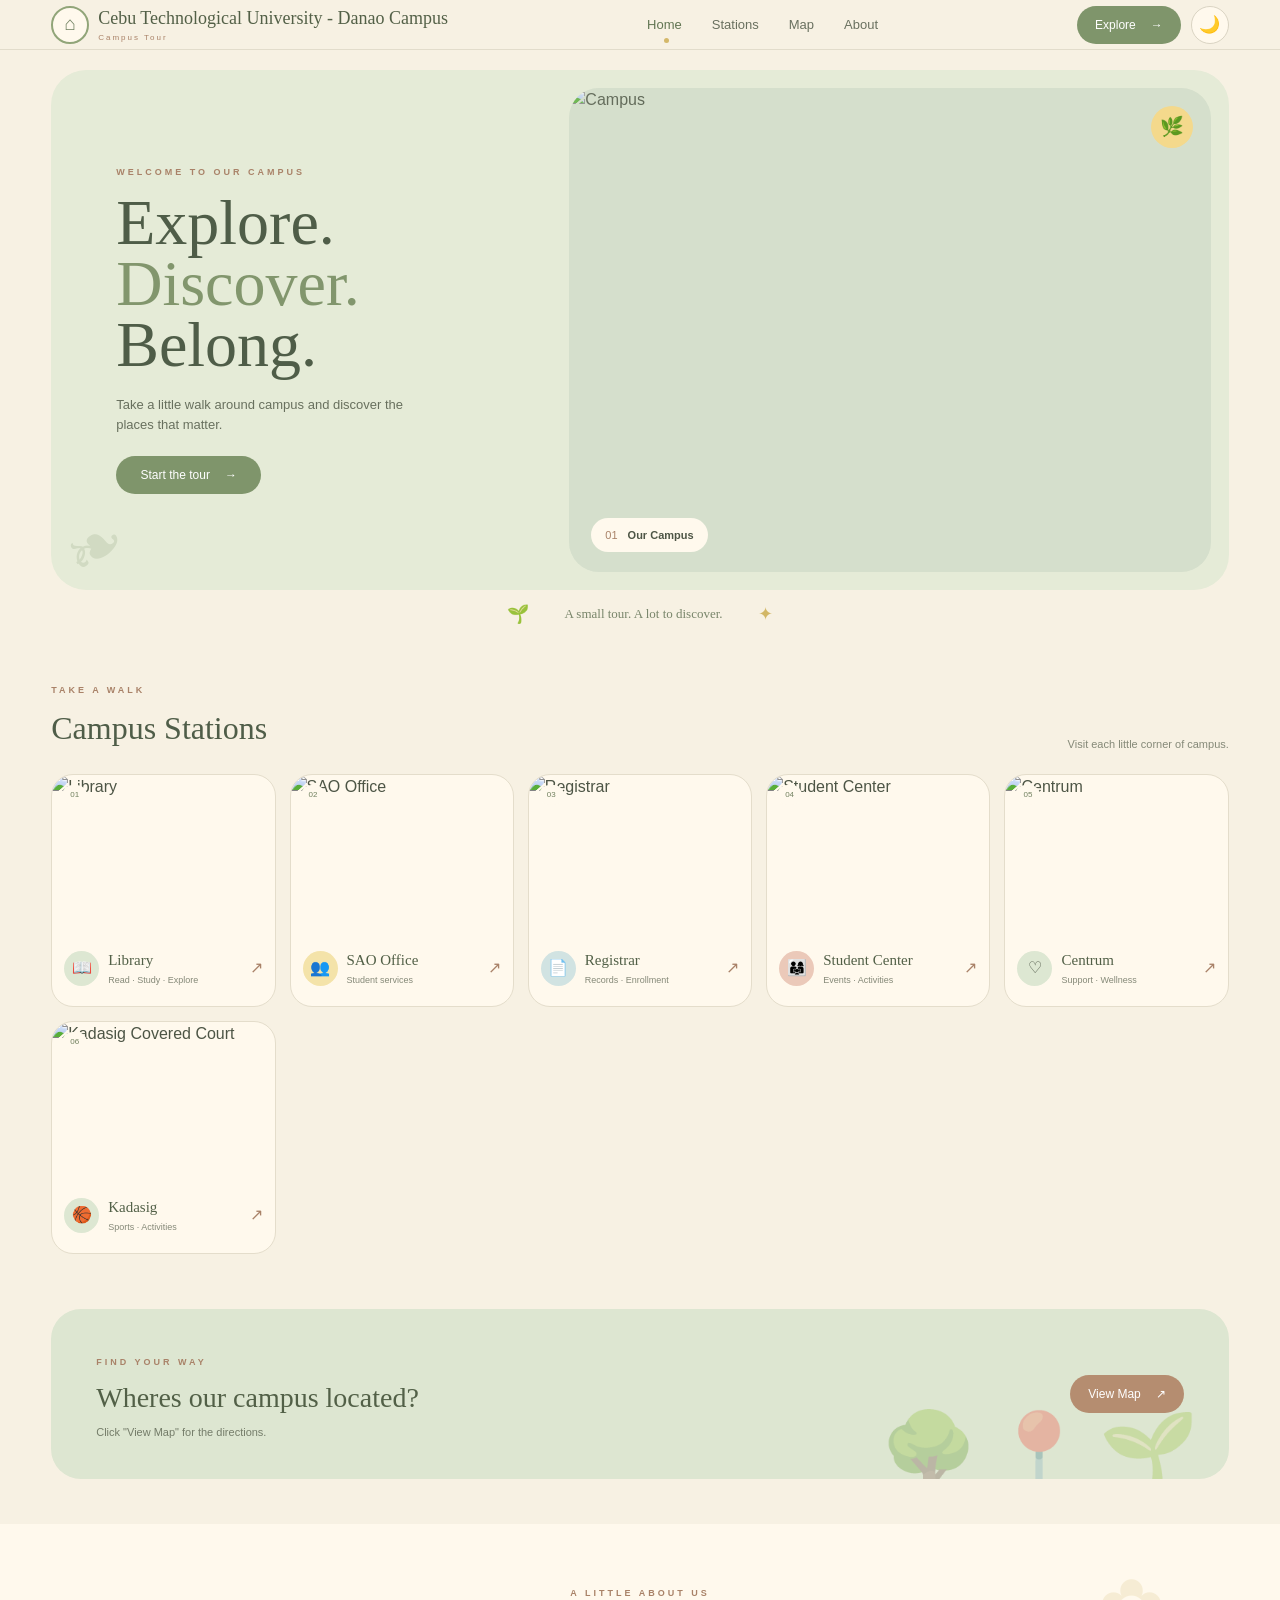
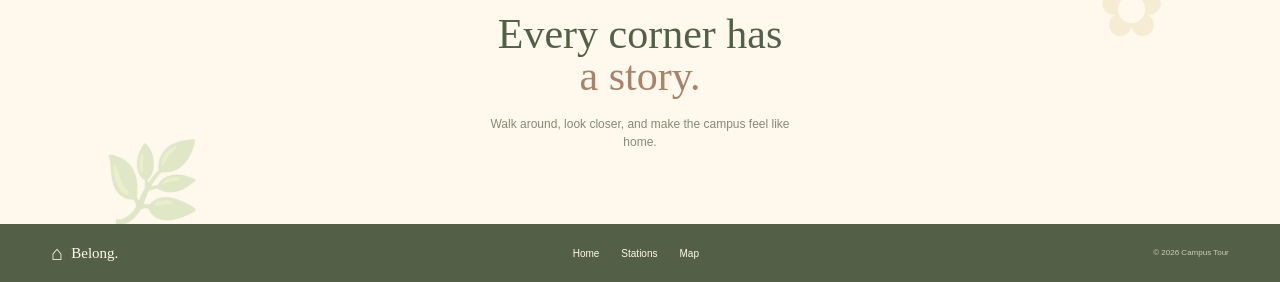
==== index.html @ 5ce09392 "Add files via upload" ====
<!DOCTYPE html>
<html lang="en">
<head>
<meta charset="UTF-8">
<meta name="viewport" content="width=device-width, initial-scale=1.0">
<title>Campus Tour</title>

<link rel="stylesheet" href="style.css">

<link rel="preconnect" href="https://fonts.googleapis.com">
<link rel="preconnect" href="https://fonts.gstatic.com" crossorigin>
<link href="https://fonts.googleapis.com/css2?family=Caveat:wght@400;500;600;700&family=Cormorant+Garamond:wght@400;500;600;700&family=Nunito:wght@400;500;600;700&display=swap" rel="stylesheet">
</head>

<body>

<header>
<nav class="navbar">

<a href="index.html" class="logo">
<span class="logo-icon">⌂</span>
<div>
<h2>Cebu Technological University - Danao Campus</h2>
<small>Campus Tour</small>
</div>
</a>

<div class="nav-links">
<a href="#home" class="active">Home</a>
<a href="#stations">Stations</a>
<a href="#map">Map</a>
<a href="#about">About</a>
</div>

<div class="nav-right">
<a href="#stations" class="tour-btn">Explore <span>→</span></a>
<button id="darkModeBtn" class="dark-mode-btn">🌙</button>
</div>

</nav>
</header>

<main>

<section class="hero" id="home">

<div class="hero-decor leaf-one">❧</div>

<div class="hero-content">

<span class="eyebrow">WELCOME TO OUR CAMPUS</span>

<h1>
Explore.<br>
<em>Discover.</em><br>
Belong.
</h1>

<p>Take a little walk around campus and discover the places that matter.</p>

<a href="#stations" class="main-btn">
Start the tour <span>→</span>
</a>

</div>

<div class="hero-visual">

<div class="hero-sticker">🌿</div>

<img src="images/campus.gif" alt="Campus">

<div class="hero-caption">
<span>01</span>
<strong>Our Campus</strong>
</div>

</div>

</section>

<section class="welcome-strip">

<div>🌱</div>
<p>A small tour. A lot to discover.</p>
<div>✦</div>

</section>

<section class="stations" id="stations">

<div class="section-heading">

<div>
<span class="eyebrow">TAKE A WALK</span>
<h2>Campus Stations</h2>
</div>

<p>Visit each little corner of campus.</p>

</div>

<div class="station-container">

<!-- 01 LIBRARY -->

<a href="library.html" class="station-card card-green">

<div class="station-number">01</div>

<div class="station-image">
<img src="images/library.JPG" alt="Library">
</div>

<div class="station-info">

<span class="station-icon">📖</span>

<div>
<h3>Library</h3>
<p>Read · Study · Explore</p>
</div>

<span class="arrow">↗</span>

</div>

</a>

<!-- 02 SAO -->

<a href="sao.html" class="station-card card-yellow">

<div class="station-number">02</div>

<div class="station-image">
<img src="images/sao.JPG" alt="SAO Office">
</div>

<div class="station-info">

<span class="station-icon">👥</span>

<div>
<h3>SAO Office</h3>
<p>Student services</p>
</div>

<span class="arrow">↗</span>

</div>

</a>

<!-- 03 REGISTRAR -->

<a href="registrar.html" class="station-card card-blue">

<div class="station-number">03</div>

<div class="station-image">
<img src="images/registrar.JPG" alt="Registrar">
</div>

<div class="station-info">

<span class="station-icon">📄</span>

<div>
<h3>Registrar</h3>
<p>Records · Enrollment</p>
</div>

<span class="arrow">↗</span>

</div>

</a>

<!-- 04 STUDENT CENTER -->

<a href="student-center.html" class="station-card card-coral">

<div class="station-number">04</div>

<div class="station-image">
<img src="images/student-center.jpg" alt="Student Center">
</div>

<div class="station-info">

<span class="station-icon">👨‍👩‍👧</span>

<div>
<h3>Student Center</h3>
<p>Events · Activities</p>
</div>

<span class="arrow">↗</span>

</div>

</a>

<!-- 05 CENTRUM -->

<a href="centrum.html" class="station-card card-sage">

<div class="station-number">05</div>

<div class="station-image">
<img src="images/centrum.GIF" alt="Centrum">
</div>

<div class="station-info">

<span class="station-icon">♡</span>

<div>
<h3>Centrum</h3>
<p>Support · Wellness</p>
</div>

<span class="arrow">↗</span>

</div>

</a>

<!-- 06 KADASIG -->

<a href="kadasig.html" class="station-card card-green">

<div class="station-number">06</div>

<div class="station-image">
<img src="images/kadasig2.gif" alt="Kadasig Covered Court">
</div>

<div class="station-info">

<span class="station-icon">🏀</span>

<div>
<h3>Kadasig</h3>
<p>Sports · Activities</p>
</div>

<span class="arrow">↗</span>

</div>

</a>

</div>

</section>

<section class="map-banner" id="map">

<div class="map-art">
<span>🌳</span>
<span>📍</span>
<span>🌱</span>
</div>

<div class="map-copy">

<span class="eyebrow">FIND YOUR WAY</span>

<h2>Wheres our campus located?</h2>

<p>Click "View Map" for the directions.</p>

</div>

<a href="https://maps.app.goo.gl/kbyRerkaSUZrZ9C77" class="map-btn" target="_blank" rel="noopener noreferrer">
  View Map <span>↗</span>
</a>

</section>

<section class="about-section" id="about">

<div class="about-art">🌿</div>

<span class="eyebrow">A LITTLE ABOUT US</span>

<h2>
Every corner has<br>
<em>a story.</em>
</h2>

<p>
Walk around, look closer, and make the campus feel like home.
</p>

<div class="about-flower">✿</div>

</section>

</main>

<footer>

<div class="footer-logo">
<span>⌂</span>
<strong>Belong.</strong>
</div>

<div class="footer-links">
<a href="#home">Home</a>
<a href="#stations">Stations</a>
<a href="#map">Map</a>
</div>

<p>© 2026 Campus Tour</p>

</footer>

<script src="script.js"></script>

</body>
</html>
---- style.css ----
* {
margin:0;
padding:0;
box-sizing:border-box;
}

html {
scroll-behavior:smooth;
}

body {
font-family:"Trebuchet MS",Arial,sans-serif;
background:#F7F1E3;
color:#4D5545;
line-height:1.5;
transition:.3s;
}

a {
text-decoration:none;
color:inherit;
}

img {
width:100%;
display:block;
}

button {
font-family:inherit;
}

header {
height:50px;
background:#F7F1E3;
border-bottom:1px solid #E2DCCB;
position:relative;
z-index:20;
}

.navbar {
width:92%;
max-width:1380px;
height:100%;
margin:auto;
display:flex;
align-items:center;
justify-content:space-between;
gap:20px;
}

.logo {
display:flex;
align-items:center;
gap:9px;
}

.logo-icon {
width:38px;
height:38px;
border:2px solid #91A579;
border-radius:50%;
display:flex;
align-items:center;
justify-content:center;
font-size:19px;
color:#6F8060;
background:#FFF9ED;
}

.logo h2 {
font-family:Georgia,serif;
font-size:18px;
font-weight:normal;
color:#536047;
}

.logo small {
display:block;
font-size:8px;
letter-spacing:2px;
color:#A98268;
}

.nav-links {
display:flex;
gap:30px;
}

.nav-links a {
font-size:13px;
color:#69705F;
position:relative;
transition:.25s;
}

.nav-links a:hover {
color:#81956D;
}

.nav-links a.active {
color:#617552;
}

.nav-links a.active:after {
content:"";
position:absolute;
width:5px;
height:5px;
background:#D4B86A;
border-radius:50%;
bottom:-9px;
left:50%;
}

.nav-right {
display:flex;
align-items:center;
gap:10px;
}

.tour-btn,
.main-btn,
.map-btn {
background:#7F956B;
color:white;
border-radius:30px;
padding:10px 18px;
font-size:12px;
display:inline-flex;
align-items:center;
justify-content:center;
gap:15px;
transition:.25s;
}

.tour-btn:hover,
.main-btn:hover,
.map-btn:hover {
background:#B58D70;
transform:translateY(-2px);
}

.dark-mode-btn {
width:38px;
height:38px;
border:1px solid #DAD4C3;
border-radius:50%;
background:#FFF9ED;
cursor:pointer;
font-size:17px;
}

.hero {
width:92%;
max-width:1380px;
height:520px;
margin:20px auto 0;
display:grid;
grid-template-columns:44% 56%;
position:relative;
overflow:hidden;
border-radius:35px;
background:#E5EBD7;
}

.hero-content {
padding:55px 30px 55px 65px;
display:flex;
flex-direction:column;
justify-content:center;
position:relative;
z-index:3;
}

.eyebrow {
font-size:9px;
letter-spacing:3px;
color:#A98268;
font-weight:bold;
}

.hero h1 {
font-family:Georgia,serif;
font-size:clamp(48px,5vw,72px);
font-weight:normal;
line-height:.95;
color:#4F5D48;
margin:14px 0 20px;
}

.hero h1 em {
color:#82966D;
font-style:normal;
}

.hero-content p {
font-size:13px;
max-width:310px;
color:#68705E;
margin-bottom:22px;
}

.main-btn {
width:145px;
}

.hero-visual {
position:relative;
overflow:hidden;
margin:18px 18px 18px 0;
border-radius:30px;
background:#D5DFCC;
}

.hero-visual img {
height:100%;
object-fit:cover;
}

.hero-visual:after {
content:"";
position:absolute;
inset:0;
background:linear-gradient(90deg,rgba(213,223,204,.2),transparent 45%);
}

.hero-caption {
position:absolute;
z-index:3;
left:22px;
bottom:20px;
background:#FFF9ED;
padding:9px 14px;
border-radius:20px;
display:flex;
gap:10px;
align-items:center;
font-size:11px;
}

.hero-caption span {
color:#A98268;
}

.hero-sticker {
position:absolute;
z-index:4;
right:18px;
top:18px;
width:42px;
height:42px;
border-radius:50%;
background:#F4D98C;
display:flex;
align-items:center;
justify-content:center;
font-size:19px;
}

.hero-decor {
position:absolute;
font-size:70px;
color:#81956D;
opacity:.2;
z-index:1;
}

.leaf-one {
left:15px;
bottom:-10px;
transform:rotate(-30deg);
}

.leaf-two {
right:43%;
top:15px;
transform:rotate(50deg);
}

.hero-cloud {
position:absolute;
font-size:70px;
color:white;
opacity:.45;
z-index:1;
}

.cloud-one {
right:48%;
top:35px;
}

.cloud-two {
right:5%;
bottom:15px;
}

.welcome-strip {
height:48px;
display:flex;
align-items:center;
justify-content:center;
gap:35px;
font-family:Georgia,serif;
font-size:13px;
color:#78856A;
}

.welcome-strip div {
color:#D2B766;
font-size:18px;
}

.stations {
padding:38px 4% 45px;
max-width:1450px;
margin:auto;
}

.section-heading {
display:flex;
justify-content:space-between;
align-items:end;
margin-bottom:22px;
}

.section-heading h2 {
font-family:Georgia,serif;
font-size:32px;
font-weight:normal;
color:#4F5D48;
margin-top:4px;
}

.section-heading > p {
font-size:11px;
color:#858978;
}

.station-container {
display:grid;
grid-template-columns:repeat(5,1fr);
gap:14px;
}

.station-card {
position:relative;
background:#FFF9ED;
border-radius:22px;
overflow:hidden;
border:1px solid #E4DDCB;
transition:.3s;
}

.station-card:hover {
transform:translateY(-5px);
box-shadow:0 12px 25px rgba(86,92,70,.12);
}

.station-number {
position:absolute;
top:10px;
left:10px;
z-index:3;
background:#FFF9ED;
border-radius:15px;
padding:4px 8px;
font-size:8px;
color:#71805F;
}

.station-image {
height:155px;
overflow:hidden;
}

.station-image img {
height:100%;
object-fit:cover;
transition:.4s;
}

.station-card:hover .station-image img {
transform:scale(1.05);
}

.station-info {
min-height:76px;
padding:11px 12px;
display:flex;
align-items:center;
gap:9px;
}

.station-icon {
width:35px;
height:35px;
flex-shrink:0;
border-radius:50%;
display:flex;
align-items:center;
justify-content:center;
background:#DDE7D2;
font-size:16px;
}

.card-yellow .station-icon {
background:#F4E3A9;
}

.card-blue .station-icon {
background:#D1E3E2;
}

.card-coral .station-icon {
background:#EBC9B9;
}

.station-info h3 {
font-family:Georgia,serif;
font-size:15px;
font-weight:normal;
color:#526047;
}

.station-info p {
font-size:9px;
color:#858978;
margin-top:2px;
}

.arrow {
margin-left:auto;
font-size:16px;
color:#A98268;
}

.map-banner {
width:92%;
max-width:1380px;
height:170px;
margin:10px auto 45px;
border-radius:30px;
background:#DDE6D1;
display:flex;
align-items:center;
padding:25px 45px;
position:relative;
overflow:hidden;
}

.map-art {
position:absolute;
right:30px;
bottom:-35px;
font-size:80px;
opacity:.3;
display:flex;
gap:10px;
}

.map-copy {
position:relative;
z-index:2;
}

.map-copy h2 {
font-family:Georgia,serif;
font-weight:normal;
font-size:28px;
color:#526047;
margin:5px 0;
}

.map-copy p {
font-size:11px;
color:#747C69;
}

.map-btn {
margin-left:auto;
position:relative;
z-index:3;
background:#B58D70;
}

.about-section {
min-height:300px;
background:#FFF9ED;
position:relative;
text-align:center;
padding:55px 20px;
overflow:hidden;
}

.about-section h2 {
font-family:Georgia,serif;
font-size:42px;
font-weight:normal;
line-height:1;
color:#526047;
margin:10px 0 18px;
}

.about-section h2 em {
color:#A98268;
font-style:normal;
}

.about-section > p {
max-width:330px;
margin:auto;
font-size:12px;
color:#858978;
}

.about-art,
.about-flower {
position:absolute;
font-size:80px;
color:#9BAD82;
opacity:.18;
}

.about-art {
left:8%;
bottom:-20px;
}

.about-flower {
right:9%;
top:25px;
color:#D3B766;
}

footer {
height:58px;
padding:0 4%;
background:#536047;
color:#FFF9ED;
display:flex;
align-items:center;
justify-content:space-between;
}

.footer-logo {
display:flex;
align-items:center;
gap:8px;
}

.footer-logo span {
font-size:20px;
}

.footer-logo strong {
font-family:Georgia,serif;
font-weight:normal;
font-size:15px;
}

.footer-links {
display:flex;
gap:22px;
font-size:10px;
}

.footer-links a:hover {
color:#F0D78D;
}

footer > p {
font-size:8px;
opacity:.7;
}

body.dark-mode {
background:#2B211C;
color:#F5E9D8;
}

body.dark-mode header {
background:#2B211C;
border-color:#4A382D;
}

body.dark-mode .logo-icon,
body.dark-mode .dark-mode-btn {
background:#3A2B23;
border-color:#60483A;
color:#E8B96A;
}

body.dark-mode .logo h2,
body.dark-mode .nav-links a {
color:#F0DFCA;
}

body.dark-mode .nav-links a:hover {
color:#D9A45E;
}

body.dark-mode .nav-links a.active {
color:#E3B56C;
}

body.dark-mode .nav-links a.active:after {
background:#E3B56C;
}

body.dark-mode .hero {
background:#49372B;
}

body.dark-mode .hero h1,
body.dark-mode .section-heading h2,
body.dark-mode .station-info h3,
body.dark-mode .map-copy h2,
body.dark-mode .about-section h2 {
color:#F5E9D8;
}

body.dark-mode .hero h1 em {
color:#DDA65C;
}

body.dark-mode .hero-content p,
body.dark-mode .section-heading > p,
body.dark-mode .station-info p,
body.dark-mode .map-copy p,
body.dark-mode .about-section > p {
color:#CDB9A5;
}

body.dark-mode .hero-visual {
background:#5A4435;
}

body.dark-mode .hero-caption {
background:#3A2B23;
color:#F5E9D8;
}

body.dark-mode .hero-caption span {
color:#DDA65C;
}

body.dark-mode .hero-sticker {
background:#DDA65C;
color:#3A2B23;
}

body.dark-mode .stations,
body.dark-mode .about-section {
background:#2B211C;
}

body.dark-mode .station-card {
background:#3A2B23;
border-color:#594236;
}

body.dark-mode .station-card:hover {
box-shadow:0 12px 25px rgba(0,0,0,.25);
}

body.dark-mode .station-number {
background:#49372B;
color:#E8C99F;
}

body.dark-mode .station-icon {
background:#66513D;
}

body.dark-mode .card-yellow .station-icon {
background:#765D3C;
}

body.dark-mode .card-blue .station-icon {
background:#4E5550;
}

body.dark-mode .card-coral .station-icon {
background:#704A3B;
}

body.dark-mode .arrow {
color:#DDA65C;
}

body.dark-mode .map-banner {
background:#49372B;
}

body.dark-mode .map-btn {
background:#B9784F;
color:#FFF5E8;
}

body.dark-mode .map-btn:hover {
background:#D0955C;
}

body.dark-mode .about-section {
background:#332720;
}

body.dark-mode .about-section h2 em {
color:#DDA65C;
}

body.dark-mode .footer-links a:hover {
color:#E3B56C;
}

body.dark-mode footer {
background:#211814;
color:#F5E9D8;
}

@media(max-width:1050px) {
.nav-links {
gap:18px;
}
.hero {
height:470px;
}
.station-container {
grid-template-columns:repeat(3,1fr);
}
.station-card:nth-child(4),
.station-card:nth-child(5) {
display:none;
}
}

@media(max-width:800px) {
header {
height:auto;
padding:12px 0;
}

.navbar {
flex-wrap:wrap;
}

.nav-links {
order:3;
width:100%;
justify-content:center;
gap:20px;
}

.nav-right .tour-btn {
display:none;
}

.hero {
height:auto;
grid-template-columns:1fr;
}

.hero-content {
padding:45px 30px 30px;
min-height:330px;
}

.hero-visual {
height:270px;
margin:0 12px 12px;
}

.welcome-strip {
height:42px;
}

.stations {
padding:30px 5%;
}

.section-heading {
display:block;
}

.section-heading > p {
margin-top:6px;
}

.station-container {
grid-template-columns:repeat(2,1fr);
}

.station-card:nth-child(4),
.station-card:nth-child(5) {
display:block;
}

.station-image {
height:145px;
}

.map-banner {
height:150px;
padding:25px;
}

.about-section {
padding:50px 20px;
}

footer {
height:auto;
padding:18px 5%;
gap:12px;
flex-wrap:wrap;
}
}

@media(max-width:520px) {
.navbar {
width:90%;
}

.logo h2 {
font-size:15px;
}

.logo small {
font-size:7px;
}

.nav-links {
justify-content:flex-start;
overflow-x:auto;
gap:18px;
padding-bottom:2px;
}

.nav-links a {
font-size:10px;
white-space:nowrap;
}

.dark-mode-btn {
width:34px;
height:34px;
font-size:15px;
}

.hero {
width:94%;
margin-top:12px;
border-radius:25px;
}

.hero-content {
padding:38px 22px 25px;
min-height:300px;
}

.hero h1 {
font-size:46px;
}

.hero-content p {
font-size:11px;
max-width:280px;
}

.hero-visual {
height:210px;
border-radius:22px;
}

.hero-caption {
font-size:9px;
}

.stations {
padding:28px 4%;
}

.section-heading h2 {
font-size:27px;
}

.station-container {
gap:10px;
}

.station-card {
border-radius:17px;
}

.station-image {
height:120px;
}

.station-info {
padding:9px;
min-height:65px;
gap:6px;
}

.station-icon {
width:30px;
height:30px;
font-size:13px;
}

.station-info h3 {
font-size:12px;
}

.station-info p {
font-size:8px;
}

.arrow {
font-size:13px;
}

.map-banner {
width:94%;
height:150px;
margin-bottom:30px;
padding:20px;
border-radius:24px;
}

.map-copy h2 {
font-size:23px;
}

.map-art {
font-size:55px;
}

.about-section {
min-height:260px;
padding:45px 20px;
}

.about-section h2 {
font-size:34px;
}

.footer-links {
display:none;
}
}
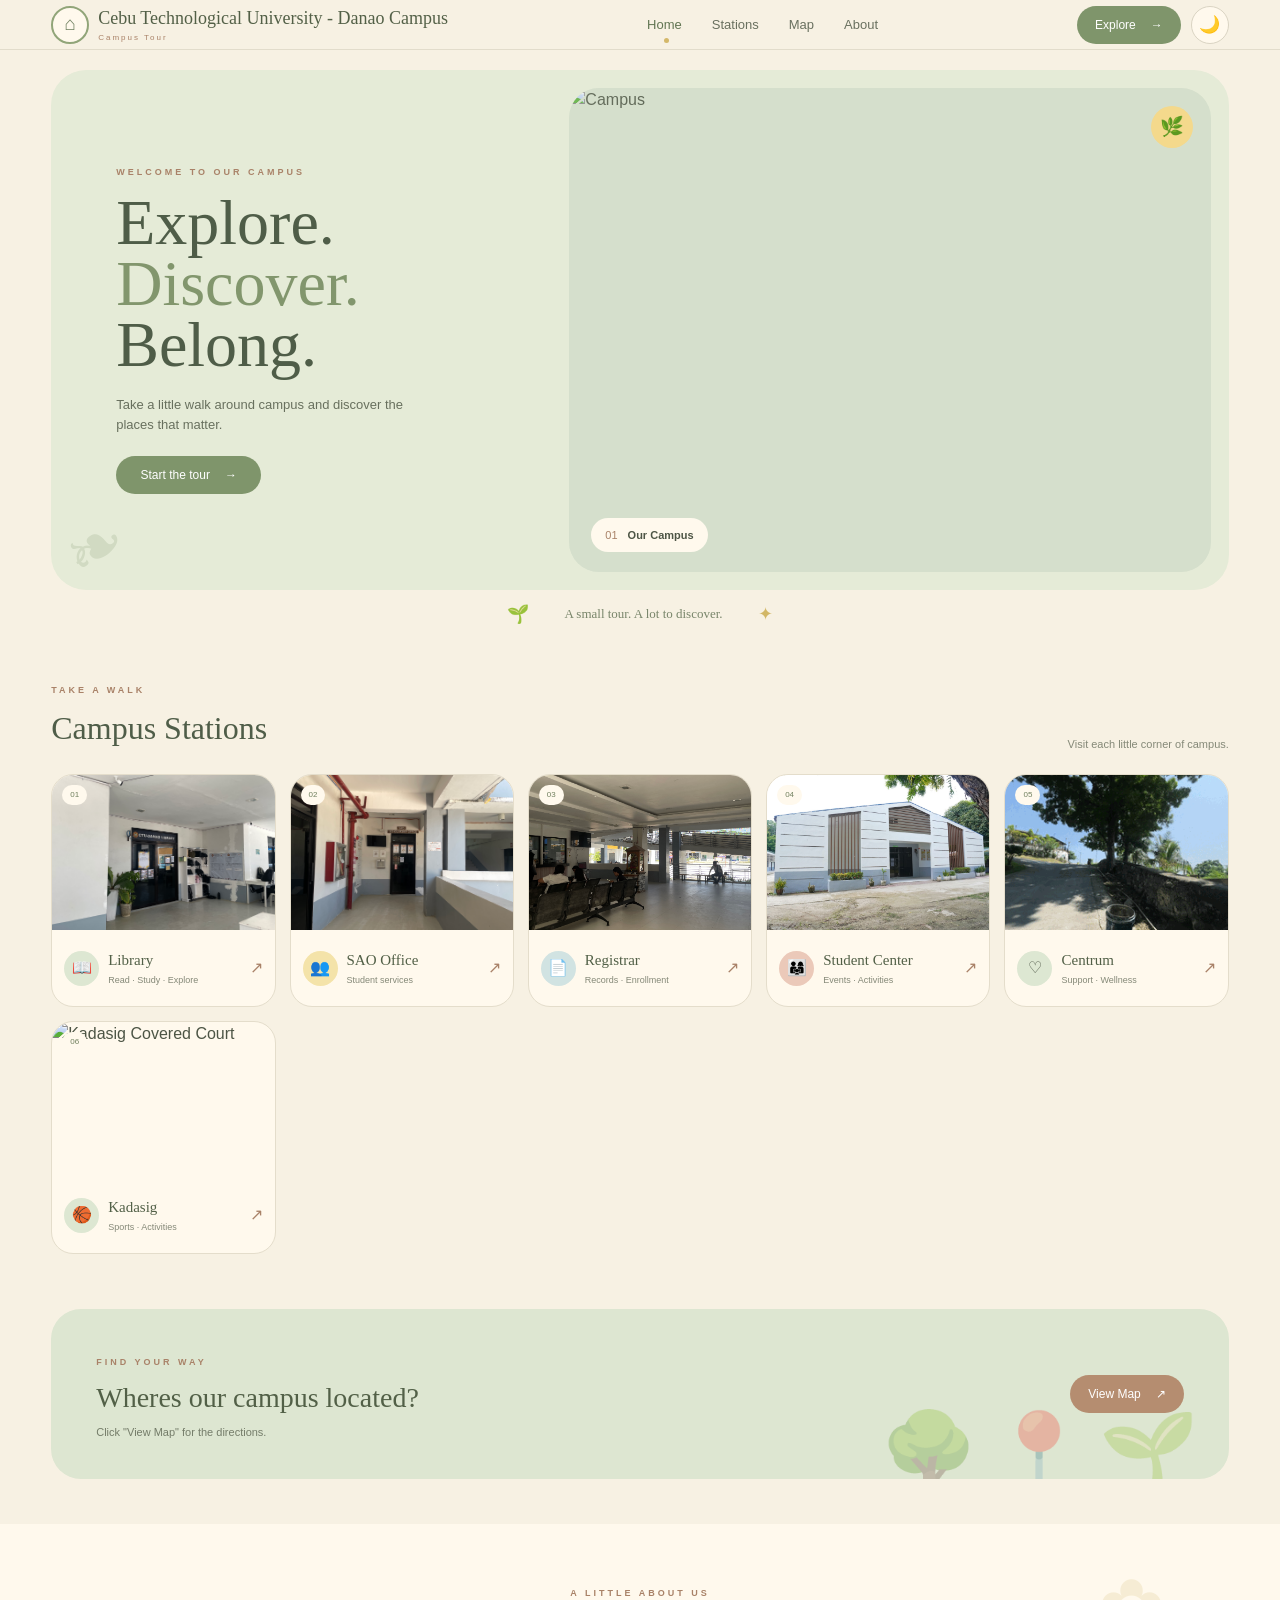
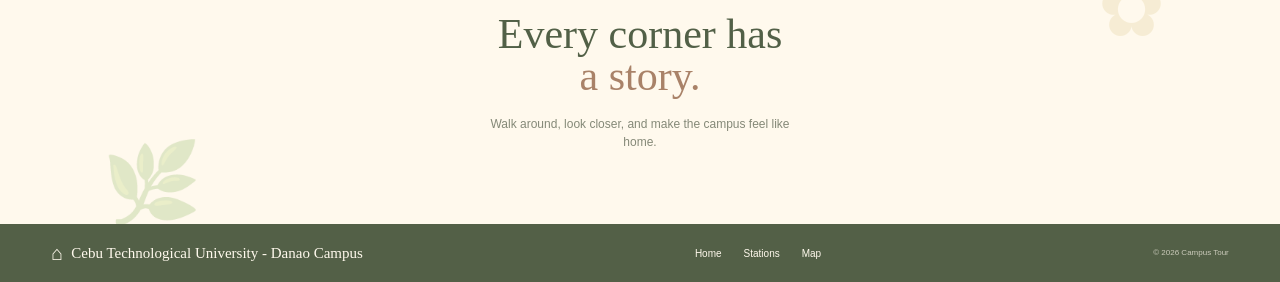
==== commit e3fed92c: "Update index.html" ====
--- a/index.html
+++ b/index.html
@@ -305,7 +305,7 @@
 
 <div class="footer-logo">
 <span>⌂</span>
-<strong>Belong.</strong>
+<strong>Cebu Technological University - Danao Campus</strong>
 </div>
 
 <div class="footer-links">
@@ -321,4 +321,4 @@
 <script src="script.js"></script>
 
 </body>
-</html>+</html>
